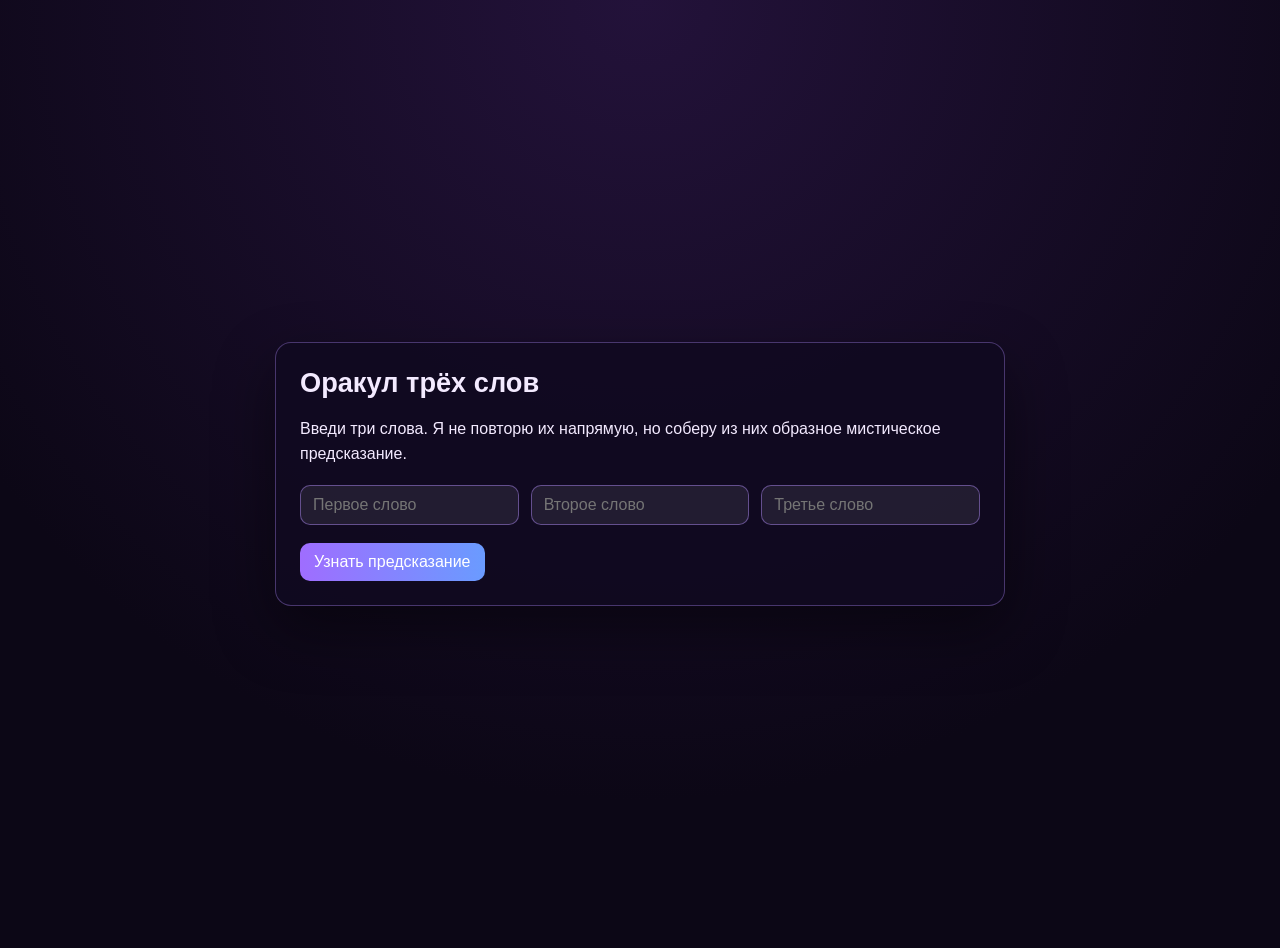
==== index.html @ dda1dcbe "Add GitHub Pages version and setup README" ====
<!doctype html>
<html lang="ru">
<head>
    <meta charset="UTF-8">
    <meta name="viewport" content="width=device-width, initial-scale=1.0">
    <title>Мистическое предсказание</title>
    <style>
        body {
            margin: 0;
            min-height: 100vh;
            font-family: "Segoe UI", Tahoma, sans-serif;
            background: radial-gradient(circle at top, #23123a, #0c0716 70%);
            color: #f3eaff;
            display: grid;
            place-items: center;
            padding: 24px;
        }

        .card {
            width: min(680px, 100%);
            background: rgba(17, 10, 32, 0.88);
            border: 1px solid rgba(179, 142, 255, 0.35);
            border-radius: 16px;
            box-shadow: 0 24px 60px rgba(0, 0, 0, 0.45);
            padding: 24px;
        }

        h1 { margin-top: 0; font-size: 1.7rem; }
        p { line-height: 1.55; }

        .grid {
            display: grid;
            grid-template-columns: repeat(auto-fit, minmax(150px, 1fr));
            gap: 12px;
            margin: 18px 0;
        }

        input {
            width: 100%;
            border-radius: 10px;
            border: 1px solid rgba(179, 142, 255, 0.45);
            background: rgba(255, 255, 255, 0.08);
            color: #fff;
            padding: 10px 12px;
            box-sizing: border-box;
            font-size: 1rem;
        }

        button {
            border: 0;
            border-radius: 10px;
            background: linear-gradient(90deg, #9f6dff, #6a9bff);
            color: #fff;
            font-size: 1rem;
            padding: 10px 14px;
            cursor: pointer;
        }

        .error { color: #ffb4b4; margin-top: 8px; }

        .result {
            margin-top: 20px;
            padding: 14px;
            border-radius: 12px;
            background: rgba(74, 45, 121, 0.35);
            border: 1px solid rgba(195, 167, 255, 0.45);
        }
    </style>
</head>
<body>
<div class="card">
    <h1>Оракул трёх слов</h1>
    <p>Введи три слова. Я не повторю их напрямую, но соберу из них образное мистическое предсказание.</p>

    <form id="oracle-form">
        <div class="grid">
            <input type="text" name="word1" maxlength="40" placeholder="Первое слово" required>
            <input type="text" name="word2" maxlength="40" placeholder="Второе слово" required>
            <input type="text" name="word3" maxlength="40" placeholder="Третье слово" required>
        </div>

        <button type="submit">Узнать предсказание</button>
        <div class="error" id="error" hidden></div>
    </form>

    <div class="result" id="result" hidden></div>
</div>

<script>
    const images = [
        'древняя арка',
        'серебряная река',
        'тихий маяк',
        'кристальный сад',
        'огненная спираль',
        'лунный мост',
        'янтарная тропа',
        'зеркальная башня',
    ];

    const energies = [
        'шёпот перемен',
        'дыхание нового цикла',
        'память прошлого света',
        'знак скрытой удачи',
        'импульс храброго шага',
        'спокойствие внутренней силы',
    ];

    const form = document.getElementById('oracle-form');
    const error = document.getElementById('error');
    const result = document.getElementById('result');

    function normalizeWord(word) {
        return word.trim().replace(/\s+/g, ' ').slice(0, 40);
    }

    function startsWithVowel(word) {
        const first = word.charAt(0).toLowerCase();
        return ['а', 'е', 'ё', 'и', 'о', 'у', 'ы', 'э', 'ю', 'я', 'a', 'e', 'i', 'o', 'u', 'y'].includes(first);
    }

    function hash(input) {
        let h = 0;
        for (let i = 0; i < input.length; i += 1) {
            h = (h * 31 + input.charCodeAt(i)) >>> 0;
        }
        return h;
    }

    function mysticalPrediction(words) {
        const [first, second, third] = words;

        const firstImage = images[hash(first.toLowerCase()) % images.length];
        const secondImage = images[hash(second.toLowerCase()) % images.length];
        const thirdImage = images[hash(third.toLowerCase()) % images.length];

        const firstEnergy = energies[hash((first + second).toLowerCase()) % energies.length];
        const secondEnergy = energies[hash((second + third).toLowerCase()) % energies.length];

        const tone = startsWithVowel(first)
            ? 'Ответ явится мягко, но очень точно.'
            : 'Ответ придёт резко, как вспышка на горизонте.';

        return `В сумерках перед тобой появляются ${firstImage}, ${secondImage} и ${thirdImage}. ` +
            `Они сплетаются в ${firstEnergy} и пробуждают ${secondEnergy}. ` +
            `${tone} В течение ближайших 7 дней следуй за знаком, который повторится трижды.`;
    }

    form.addEventListener('submit', (event) => {
        event.preventDefault();

        const words = [
            normalizeWord(form.word1.value),
            normalizeWord(form.word2.value),
            normalizeWord(form.word3.value),
        ];

        if (words.some((word) => word.length === 0)) {
            error.textContent = 'Пожалуйста, введи все 3 слова.';
            error.hidden = false;
            result.hidden = true;
            return;
        }

        error.hidden = true;
        result.textContent = mysticalPrediction(words);
        result.hidden = false;
    });
</script>
</body>
</html>
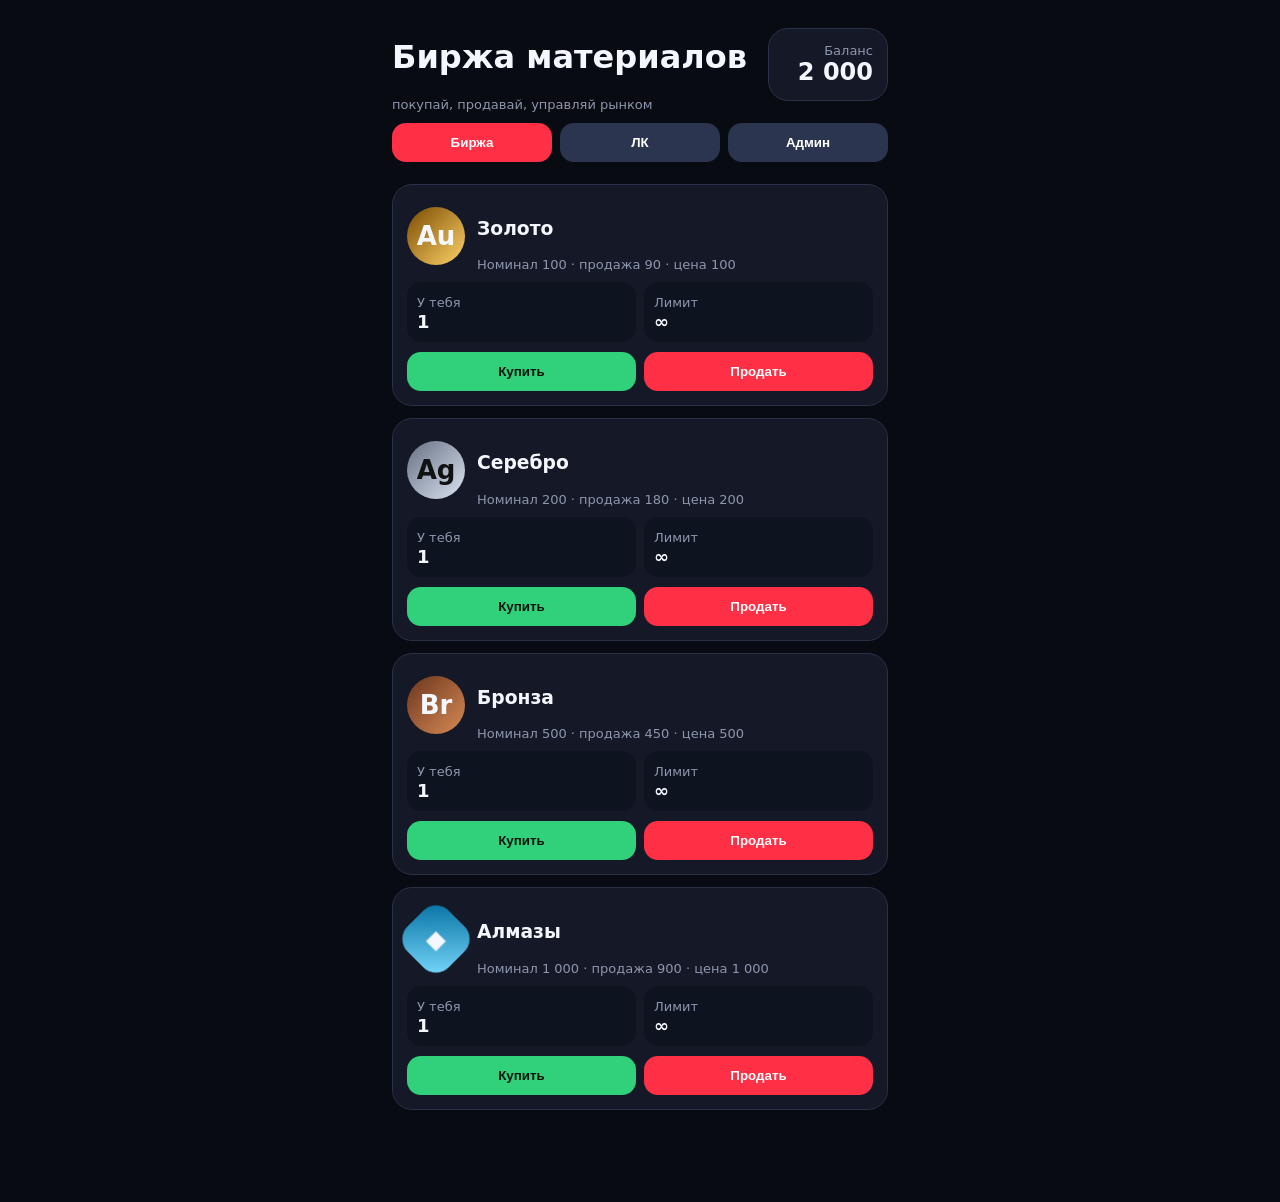
==== commit ddca6e92: "Replace root page with coin exchange game" ====
--- a/index.html
+++ b/index.html
@@ -1,172 +1 @@
-<!doctype html>
-<html lang="ru">
-<head>
-    <meta charset="UTF-8">
-    <meta name="viewport" content="width=device-width, initial-scale=1.0">
-    <title>Мистическое предсказание</title>
-    <style>
-        body {
-            margin: 0;
-            min-height: 100vh;
-            font-family: "Segoe UI", Tahoma, sans-serif;
-            background: radial-gradient(circle at top, #23123a, #0c0716 70%);
-            color: #f3eaff;
-            display: grid;
-            place-items: center;
-            padding: 24px;
-        }
-
-        .card {
-            width: min(680px, 100%);
-            background: rgba(17, 10, 32, 0.88);
-            border: 1px solid rgba(179, 142, 255, 0.35);
-            border-radius: 16px;
-            box-shadow: 0 24px 60px rgba(0, 0, 0, 0.45);
-            padding: 24px;
-        }
-
-        h1 { margin-top: 0; font-size: 1.7rem; }
-        p { line-height: 1.55; }
-
-        .grid {
-            display: grid;
-            grid-template-columns: repeat(auto-fit, minmax(150px, 1fr));
-            gap: 12px;
-            margin: 18px 0;
-        }
-
-        input {
-            width: 100%;
-            border-radius: 10px;
-            border: 1px solid rgba(179, 142, 255, 0.45);
-            background: rgba(255, 255, 255, 0.08);
-            color: #fff;
-            padding: 10px 12px;
-            box-sizing: border-box;
-            font-size: 1rem;
-        }
-
-        button {
-            border: 0;
-            border-radius: 10px;
-            background: linear-gradient(90deg, #9f6dff, #6a9bff);
-            color: #fff;
-            font-size: 1rem;
-            padding: 10px 14px;
-            cursor: pointer;
-        }
-
-        .error { color: #ffb4b4; margin-top: 8px; }
-
-        .result {
-            margin-top: 20px;
-            padding: 14px;
-            border-radius: 12px;
-            background: rgba(74, 45, 121, 0.35);
-            border: 1px solid rgba(195, 167, 255, 0.45);
-        }
-    </style>
-</head>
-<body>
-<div class="card">
-    <h1>Оракул трёх слов</h1>
-    <p>Введи три слова. Я не повторю их напрямую, но соберу из них образное мистическое предсказание.</p>
-
-    <form id="oracle-form">
-        <div class="grid">
-            <input type="text" name="word1" maxlength="40" placeholder="Первое слово" required>
-            <input type="text" name="word2" maxlength="40" placeholder="Второе слово" required>
-            <input type="text" name="word3" maxlength="40" placeholder="Третье слово" required>
-        </div>
-
-        <button type="submit">Узнать предсказание</button>
-        <div class="error" id="error" hidden></div>
-    </form>
-
-    <div class="result" id="result" hidden></div>
-</div>
-
-<script>
-    const images = [
-        'древняя арка',
-        'серебряная река',
-        'тихий маяк',
-        'кристальный сад',
-        'огненная спираль',
-        'лунный мост',
-        'янтарная тропа',
-        'зеркальная башня',
-    ];
-
-    const energies = [
-        'шёпот перемен',
-        'дыхание нового цикла',
-        'память прошлого света',
-        'знак скрытой удачи',
-        'импульс храброго шага',
-        'спокойствие внутренней силы',
-    ];
-
-    const form = document.getElementById('oracle-form');
-    const error = document.getElementById('error');
-    const result = document.getElementById('result');
-
-    function normalizeWord(word) {
-        return word.trim().replace(/\s+/g, ' ').slice(0, 40);
-    }
-
-    function startsWithVowel(word) {
-        const first = word.charAt(0).toLowerCase();
-        return ['а', 'е', 'ё', 'и', 'о', 'у', 'ы', 'э', 'ю', 'я', 'a', 'e', 'i', 'o', 'u', 'y'].includes(first);
-    }
-
-    function hash(input) {
-        let h = 0;
-        for (let i = 0; i < input.length; i += 1) {
-            h = (h * 31 + input.charCodeAt(i)) >>> 0;
-        }
-        return h;
-    }
-
-    function mysticalPrediction(words) {
-        const [first, second, third] = words;
-
-        const firstImage = images[hash(first.toLowerCase()) % images.length];
-        const secondImage = images[hash(second.toLowerCase()) % images.length];
-        const thirdImage = images[hash(third.toLowerCase()) % images.length];
-
-        const firstEnergy = energies[hash((first + second).toLowerCase()) % energies.length];
-        const secondEnergy = energies[hash((second + third).toLowerCase()) % energies.length];
-
-        const tone = startsWithVowel(first)
-            ? 'Ответ явится мягко, но очень точно.'
-            : 'Ответ придёт резко, как вспышка на горизонте.';
-
-        return `В сумерках перед тобой появляются ${firstImage}, ${secondImage} и ${thirdImage}. ` +
-            `Они сплетаются в ${firstEnergy} и пробуждают ${secondEnergy}. ` +
-            `${tone} В течение ближайших 7 дней следуй за знаком, который повторится трижды.`;
-    }
-
-    form.addEventListener('submit', (event) => {
-        event.preventDefault();
-
-        const words = [
-            normalizeWord(form.word1.value),
-            normalizeWord(form.word2.value),
-            normalizeWord(form.word3.value),
-        ];
-
-        if (words.some((word) => word.length === 0)) {
-            error.textContent = 'Пожалуйста, введи все 3 слова.';
-            error.hidden = false;
-            result.hidden = true;
-            return;
-        }
-
-        error.hidden = true;
-        result.textContent = mysticalPrediction(words);
-        result.hidden = false;
-    });
-</script>
-</body>
-</html>
+<!doctype html><html lang="ru"><head><meta charset="utf-8"><meta name="viewport" content="width=device-width,initial-scale=1,viewport-fit=cover"><title>Биржа материалов</title><style>*{box-sizing:border-box}body{margin:0;background:#090b12;color:#f5f7ff;font-family:system-ui,-apple-system,Segoe UI,sans-serif}.wrap{max-width:520px;margin:auto;padding:16px 12px 80px}.top{display:flex;justify-content:space-between;gap:10px;align-items:center}.bal,.card{background:#151927;border:1px solid #293149;border-radius:20px;padding:14px;margin:12px 0}.bal{text-align:right;min-width:120px}.bal b{font-size:24px}.tabs{position:sticky;top:0;background:#090b12;display:grid;grid-template-columns:repeat(3,1fr);gap:8px;padding:10px 0}.tab,button{border:0;border-radius:14px;padding:12px;font-weight:900;color:#fff;background:#2c354f}.tab.active{background:#ff3046}.panel{display:none}.panel.active{display:block}.coin{width:58px;height:58px;border-radius:50%;display:grid;place-items:center;font-size:26px;font-weight:900}.gold{background:linear-gradient(135deg,#7a4a00,#ffd36a)}.silver{background:linear-gradient(135deg,#677083,#dce4f2);color:#111}.bronze{background:linear-gradient(135deg,#6b351d,#d88b55)}.diamond{background:linear-gradient(135deg,#006c9e,#7ddcff);border-radius:18px;transform:rotate(45deg)}.diamond span{transform:rotate(-45deg)}.asset{display:grid;grid-template-columns:58px 1fr;gap:12px;align-items:center}.meta,.small{color:#8d96ad;font-size:13px}.grid,.actions,.admin{display:grid;grid-template-columns:1fr 1fr;gap:8px;margin-top:10px}.stat{background:#0e1320;border-radius:14px;padding:10px}.stat b{display:block;font-size:18px}.buy{background:#31d07b;color:#06130b}.sell{background:#ff3046}input{width:100%;border:1px solid #293149;background:#0e1320;color:#fff;border-radius:12px;padding:11px;font-size:16px}label{display:block;color:#8d96ad;font-size:12px;margin:8px 0 4px}.toast{position:fixed;left:12px;right:12px;bottom:14px;background:#111727;border:1px solid #293149;border-radius:16px;padding:12px;display:none}.toast.show{display:block}table{width:100%;border-collapse:collapse}td,th{border-bottom:1px solid #293149;padding:8px;text-align:left}</style></head><body><div class="wrap"><div class="top"><div><h1>Биржа материалов</h1><div class="small">покупай, продавай, управляй рынком</div></div><div class="bal"><div class="small">Баланс</div><b id="balance"></b></div></div><div class="tabs"><button class="tab active" data-tab="market">Биржа</button><button class="tab" data-tab="cabinet">ЛК</button><button class="tab" data-tab="admin">Админ</button></div><section id="market" class="panel active"></section><section id="cabinet" class="panel"></section><section id="admin" class="panel"></section></div><div id="toast" class="toast"></div><script>const D={balance:2000,assets:{gold:{name:'Золото',icon:'Au',cls:'gold',nominal:100,price:100,stock:null,user:1},silver:{name:'Серебро',icon:'Ag',cls:'silver',nominal:200,price:200,stock:null,user:1},bronze:{name:'Бронза',icon:'Br',cls:'bronze',nominal:500,price:500,stock:null,user:1},diamond:{name:'Алмазы',icon:'◆',cls:'diamond',nominal:1000,price:1000,stock:null,user:1}}};let S=load();function clone(o){return JSON.parse(JSON.stringify(o))}function load(){try{return JSON.parse(localStorage.getItem('coinExchangeGameRoot'))||clone(D)}catch(e){return clone(D)}}function save(){localStorage.setItem('coinExchangeGameRoot',JSON.stringify(S));render()}function m(n){return Math.round(+n||0).toLocaleString('ru-RU')}function sp(a){return Math.round(a.nominal*.9)}function msg(t){let e=document.getElementById('toast');e.textContent=t;e.classList.add('show');setTimeout(()=>e.classList.remove('show'),1400)}function buy(k){let a=S.assets[k];if(a.stock!==null&&a.stock<=0)return msg('Лимит на бирже закончился');if(S.balance<a.price)return msg('Не хватает баллов');S.balance-=a.price;a.user++;if(a.stock!==null)a.stock--;save();msg('Куплено: '+a.name)}function sell(k){let a=S.assets[k];if(a.user<=0)return msg('Нечего продавать');a.user--;S.balance+=sp(a);if(a.stock!==null)a.stock++;save();msg('Продано за '+m(sp(a)))}function adm(k,f,v){let a=S.assets[k];if(f==='price')a.price=Math.max(0,Math.round(+v||0));else a.stock=String(v).trim()===''?null:Math.max(0,Math.round(+v||0));save()}function reset(){S=clone(D);save();msg('Игра сброшена')}function coin(a){return `<div class="coin ${a.cls}"><span>${a.icon}</span></div>`}function render(){balance.textContent=m(S.balance);market.innerHTML=Object.entries(S.assets).map(([k,a])=>`<div class="card"><div class="asset">${coin(a)}<div><h3>${a.name}</h3><div class="meta">Номинал ${m(a.nominal)} · продажа ${m(sp(a))} · цена ${m(a.price)}</div></div></div><div class="grid"><div class="stat"><span class="small">У тебя</span><b>${m(a.user)}</b></div><div class="stat"><span class="small">Лимит</span><b>${a.stock===null?'∞':m(a.stock)}</b></div></div><div class="actions"><button class="buy" onclick="buy('${k}')">Купить</button><button class="sell" onclick="sell('${k}')">Продать</button></div></div>`).join('');let total=Object.values(S.assets).reduce((s,a)=>s+a.user*sp(a),0);cabinet.innerHTML=`<div class="card"><h2>Личный кабинет</h2><div class="grid"><div class="stat"><span class="small">Баланс</span><b>${m(S.balance)}</b></div><div class="stat"><span class="small">Портфель</span><b>${m(total)}</b></div></div></div><div class="card"><table><tr><th>Материал</th><th>Кол-во</th><th>Сумма продажи</th></tr>${Object.values(S.assets).map(a=>`<tr><td>${a.name}</td><td>${m(a.user)}</td><td>${m(a.user*sp(a))}</td></tr>`).join('')}</table></div>`;admin.innerHTML=`<div class="card"><h2>Админ-таблица</h2><div class="small">Цена = покупка на бирже. Лимит пустой = бесконечно.</div></div>`+Object.entries(S.assets).map(([k,a])=>`<div class="card"><div class="asset">${coin(a)}<div><h3>${a.name}</h3><div class="meta">Продажа пользователя: ${m(sp(a))}</div></div></div><div class="admin"><div><label>Цена покупки</label><input type="number" value="${a.price}" onchange="adm('${k}','price',this.value)"></div><div><label>Лимит единиц</label><input type="number" placeholder="∞" value="${a.stock===null?'':a.stock}" onchange="adm('${k}','stock',this.value)"></div></div></div>`).join('')+`<button onclick="reset()">Сбросить игру</button>`}document.querySelectorAll('.tab').forEach(b=>b.onclick=()=>{document.querySelectorAll('.tab,.panel').forEach(x=>x.classList.remove('active'));b.classList.add('active');document.getElementById(b.dataset.tab).classList.add('active')});render();</script></body></html>
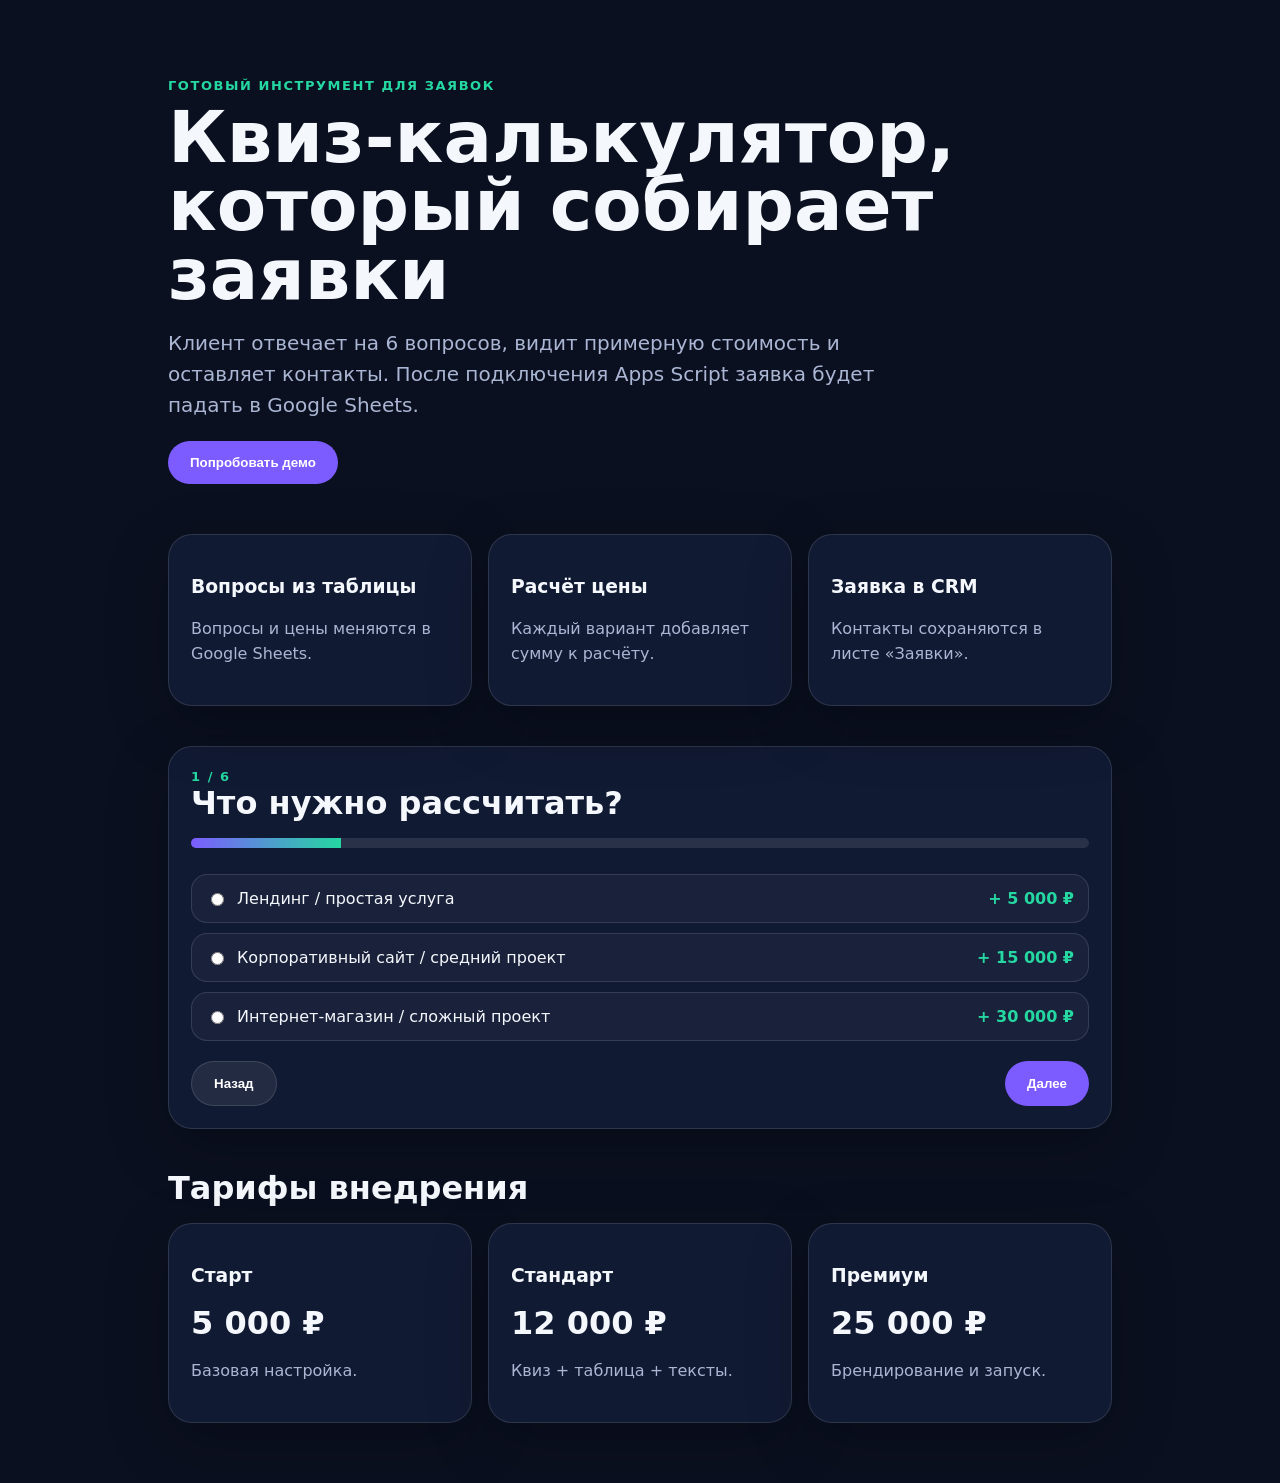
==== commit ef831028: "Create isolated quiz calculator site branch" ====
--- a/index.html
+++ b/index.html
@@ -1 +1,70 @@
-<!doctype html><html lang="ru"><head><meta charset="utf-8"><meta name="viewport" content="width=device-width,initial-scale=1,viewport-fit=cover"><title>Биржа материалов</title><style>*{box-sizing:border-box}body{margin:0;background:#090b12;color:#f5f7ff;font-family:system-ui,-apple-system,Segoe UI,sans-serif}.wrap{max-width:520px;margin:auto;padding:16px 12px 80px}.top{display:flex;justify-content:space-between;gap:10px;align-items:center}.bal,.card{background:#151927;border:1px solid #293149;border-radius:20px;padding:14px;margin:12px 0}.bal{text-align:right;min-width:120px}.bal b{font-size:24px}.tabs{position:sticky;top:0;background:#090b12;display:grid;grid-template-columns:repeat(3,1fr);gap:8px;padding:10px 0}.tab,button{border:0;border-radius:14px;padding:12px;font-weight:900;color:#fff;background:#2c354f}.tab.active{background:#ff3046}.panel{display:none}.panel.active{display:block}.coin{width:58px;height:58px;border-radius:50%;display:grid;place-items:center;font-size:26px;font-weight:900}.gold{background:linear-gradient(135deg,#7a4a00,#ffd36a)}.silver{background:linear-gradient(135deg,#677083,#dce4f2);color:#111}.bronze{background:linear-gradient(135deg,#6b351d,#d88b55)}.diamond{background:linear-gradient(135deg,#006c9e,#7ddcff);border-radius:18px;transform:rotate(45deg)}.diamond span{transform:rotate(-45deg)}.asset{display:grid;grid-template-columns:58px 1fr;gap:12px;align-items:center}.meta,.small{color:#8d96ad;font-size:13px}.grid,.actions,.admin{display:grid;grid-template-columns:1fr 1fr;gap:8px;margin-top:10px}.stat{background:#0e1320;border-radius:14px;padding:10px}.stat b{display:block;font-size:18px}.buy{background:#31d07b;color:#06130b}.sell{background:#ff3046}input{width:100%;border:1px solid #293149;background:#0e1320;color:#fff;border-radius:12px;padding:11px;font-size:16px}label{display:block;color:#8d96ad;font-size:12px;margin:8px 0 4px}.toast{position:fixed;left:12px;right:12px;bottom:14px;background:#111727;border:1px solid #293149;border-radius:16px;padding:12px;display:none}.toast.show{display:block}table{width:100%;border-collapse:collapse}td,th{border-bottom:1px solid #293149;padding:8px;text-align:left}</style></head><body><div class="wrap"><div class="top"><div><h1>Биржа материалов</h1><div class="small">покупай, продавай, управляй рынком</div></div><div class="bal"><div class="small">Баланс</div><b id="balance"></b></div></div><div class="tabs"><button class="tab active" data-tab="market">Биржа</button><button class="tab" data-tab="cabinet">ЛК</button><button class="tab" data-tab="admin">Админ</button></div><section id="market" class="panel active"></section><section id="cabinet" class="panel"></section><section id="admin" class="panel"></section></div><div id="toast" class="toast"></div><script>const D={balance:2000,assets:{gold:{name:'Золото',icon:'Au',cls:'gold',nominal:100,price:100,stock:null,user:1},silver:{name:'Серебро',icon:'Ag',cls:'silver',nominal:200,price:200,stock:null,user:1},bronze:{name:'Бронза',icon:'Br',cls:'bronze',nominal:500,price:500,stock:null,user:1},diamond:{name:'Алмазы',icon:'◆',cls:'diamond',nominal:1000,price:1000,stock:null,user:1}}};let S=load();function clone(o){return JSON.parse(JSON.stringify(o))}function load(){try{return JSON.parse(localStorage.getItem('coinExchangeGameRoot'))||clone(D)}catch(e){return clone(D)}}function save(){localStorage.setItem('coinExchangeGameRoot',JSON.stringify(S));render()}function m(n){return Math.round(+n||0).toLocaleString('ru-RU')}function sp(a){return Math.round(a.nominal*.9)}function msg(t){let e=document.getElementById('toast');e.textContent=t;e.classList.add('show');setTimeout(()=>e.classList.remove('show'),1400)}function buy(k){let a=S.assets[k];if(a.stock!==null&&a.stock<=0)return msg('Лимит на бирже закончился');if(S.balance<a.price)return msg('Не хватает баллов');S.balance-=a.price;a.user++;if(a.stock!==null)a.stock--;save();msg('Куплено: '+a.name)}function sell(k){let a=S.assets[k];if(a.user<=0)return msg('Нечего продавать');a.user--;S.balance+=sp(a);if(a.stock!==null)a.stock++;save();msg('Продано за '+m(sp(a)))}function adm(k,f,v){let a=S.assets[k];if(f==='price')a.price=Math.max(0,Math.round(+v||0));else a.stock=String(v).trim()===''?null:Math.max(0,Math.round(+v||0));save()}function reset(){S=clone(D);save();msg('Игра сброшена')}function coin(a){return `<div class="coin ${a.cls}"><span>${a.icon}</span></div>`}function render(){balance.textContent=m(S.balance);market.innerHTML=Object.entries(S.assets).map(([k,a])=>`<div class="card"><div class="asset">${coin(a)}<div><h3>${a.name}</h3><div class="meta">Номинал ${m(a.nominal)} · продажа ${m(sp(a))} · цена ${m(a.price)}</div></div></div><div class="grid"><div class="stat"><span class="small">У тебя</span><b>${m(a.user)}</b></div><div class="stat"><span class="small">Лимит</span><b>${a.stock===null?'∞':m(a.stock)}</b></div></div><div class="actions"><button class="buy" onclick="buy('${k}')">Купить</button><button class="sell" onclick="sell('${k}')">Продать</button></div></div>`).join('');let total=Object.values(S.assets).reduce((s,a)=>s+a.user*sp(a),0);cabinet.innerHTML=`<div class="card"><h2>Личный кабинет</h2><div class="grid"><div class="stat"><span class="small">Баланс</span><b>${m(S.balance)}</b></div><div class="stat"><span class="small">Портфель</span><b>${m(total)}</b></div></div></div><div class="card"><table><tr><th>Материал</th><th>Кол-во</th><th>Сумма продажи</th></tr>${Object.values(S.assets).map(a=>`<tr><td>${a.name}</td><td>${m(a.user)}</td><td>${m(a.user*sp(a))}</td></tr>`).join('')}</table></div>`;admin.innerHTML=`<div class="card"><h2>Админ-таблица</h2><div class="small">Цена = покупка на бирже. Лимит пустой = бесконечно.</div></div>`+Object.entries(S.assets).map(([k,a])=>`<div class="card"><div class="asset">${coin(a)}<div><h3>${a.name}</h3><div class="meta">Продажа пользователя: ${m(sp(a))}</div></div></div><div class="admin"><div><label>Цена покупки</label><input type="number" value="${a.price}" onchange="adm('${k}','price',this.value)"></div><div><label>Лимит единиц</label><input type="number" placeholder="∞" value="${a.stock===null?'':a.stock}" onchange="adm('${k}','stock',this.value)"></div></div></div>`).join('')+`<button onclick="reset()">Сбросить игру</button>`}document.querySelectorAll('.tab').forEach(b=>b.onclick=()=>{document.querySelectorAll('.tab,.panel').forEach(x=>x.classList.remove('active'));b.classList.add('active');document.getElementById(b.dataset.tab).classList.add('active')});render();</script></body></html>+<!doctype html>
+<html lang="ru">
+<head>
+  <meta charset="utf-8">
+  <meta name="viewport" content="width=device-width,initial-scale=1">
+  <title>Квиз-калькулятор стоимости</title>
+  <style>
+    *{box-sizing:border-box}body{margin:0;font-family:system-ui,-apple-system,Segoe UI,sans-serif;background:#0b1020;color:#f4f7fb}main{max-width:980px;margin:auto;padding:28px 18px 60px}.hero{padding:50px 0}.tag{color:#25d7a1;text-transform:uppercase;font-weight:800;letter-spacing:.12em;font-size:13px}h1{font-size:clamp(38px,7vw,72px);line-height:.95;margin:10px 0 18px}h2{font-size:32px;margin:0 0 16px}.lead{font-size:20px;color:#aab6d3;max-width:720px;line-height:1.55}.grid{display:grid;grid-template-columns:repeat(3,1fr);gap:16px}.card,.quiz{background:#111a33;border:1px solid rgba(255,255,255,.12);border-radius:24px;padding:22px;box-shadow:0 18px 60px rgba(0,0,0,.25)}.btn{border:0;border-radius:999px;padding:14px 22px;font-weight:800;cursor:pointer;background:#7c5cff;color:white}.btn.secondary{background:rgba(255,255,255,.08);border:1px solid rgba(255,255,255,.12)}.actions{display:flex;gap:10px;justify-content:space-between;margin-top:20px}.progress{height:10px;border-radius:999px;background:rgba(255,255,255,.1);overflow:hidden;margin:16px 0 26px}.bar{height:100%;width:0;background:linear-gradient(90deg,#7c5cff,#25d7a1);transition:.2s}.option{display:flex;gap:10px;align-items:center;border:1px solid rgba(255,255,255,.12);border-radius:16px;padding:14px;margin:10px 0;background:rgba(255,255,255,.04);cursor:pointer}.option b{margin-left:auto;color:#25d7a1}.hidden{display:none}.form{display:grid;gap:12px;max-width:520px}.form input{padding:14px;border-radius:14px;border:1px solid rgba(255,255,255,.14);background:rgba(255,255,255,.08);color:#fff;font-size:16px}.ok{background:rgba(37,215,161,.12);border:1px solid rgba(37,215,161,.35);padding:16px;border-radius:16px;margin-top:14px;color:#dff}.muted{color:#aab6d3;line-height:1.6}@media(max-width:760px){.grid{grid-template-columns:1fr}h1{font-size:42px}}
+  </style>
+</head>
+<body>
+<main>
+  <section class="hero">
+    <div class="tag">Готовый инструмент для заявок</div>
+    <h1>Квиз-калькулятор, который собирает заявки</h1>
+    <p class="lead">Клиент отвечает на 6 вопросов, видит примерную стоимость и оставляет контакты. После подключения Apps Script заявка будет падать в Google Sheets.</p>
+    <button class="btn" onclick="document.getElementById('quiz').scrollIntoView({behavior:'smooth'})">Попробовать демо</button>
+  </section>
+
+  <section class="grid">
+    <div class="card"><h3>Вопросы из таблицы</h3><p class="muted">Вопросы и цены меняются в Google Sheets.</p></div>
+    <div class="card"><h3>Расчёт цены</h3><p class="muted">Каждый вариант добавляет сумму к расчёту.</p></div>
+    <div class="card"><h3>Заявка в CRM</h3><p class="muted">Контакты сохраняются в листе «Заявки».</p></div>
+  </section>
+
+  <section class="quiz" id="quiz" style="margin-top:40px">
+    <div class="tag" id="counter">1 / 6</div>
+    <h2 id="questionTitle"></h2>
+    <div class="progress"><div class="bar" id="bar"></div></div>
+    <div id="options"></div>
+    <div id="final" class="hidden">
+      <h2 id="price"></h2>
+      <p class="muted">Точная стоимость после уточнения деталей.</p>
+      <form class="form" id="leadForm">
+        <input id="name" required placeholder="Имя">
+        <input id="phone" required placeholder="Телефон">
+        <input id="email" type="email" placeholder="Email">
+        <button class="btn" type="submit">Отправить заявку</button>
+      </form>
+      <div class="ok hidden" id="ok"></div>
+    </div>
+    <div class="actions">
+      <button class="btn secondary" id="prev">Назад</button>
+      <button class="btn" id="next">Далее</button>
+    </div>
+  </section>
+
+  <section style="margin-top:40px">
+    <h2>Тарифы внедрения</h2>
+    <div class="grid">
+      <div class="card"><h3>Старт</h3><h2>5 000 ₽</h2><p class="muted">Базовая настройка.</p></div>
+      <div class="card"><h3>Стандарт</h3><h2>12 000 ₽</h2><p class="muted">Квиз + таблица + тексты.</p></div>
+      <div class="card"><h3>Премиум</h3><h2>25 000 ₽</h2><p class="muted">Брендирование и запуск.</p></div>
+    </div>
+  </section>
+</main>
+<script>
+const SCRIPT_URL='';
+const qs=[
+ {t:'Что нужно рассчитать?',o:[['Лендинг / простая услуга',5000],['Корпоративный сайт / средний проект',15000],['Интернет-магазин / сложный проект',30000]]},
+ {t:'Количество страниц или объём работ?',o:[['1–3 страницы / небольшой объём',0],['4–10 страниц / средний объём',5000],['11–30 страниц / большой объём',12000],['Больше 30 страниц',25000]]},
+ {t:'Нужен ли индивидуальный дизайн?',o:[['Шаблонный дизайн',0],['Индивидуальный дизайн',10000]]},
+ {t:'Нужны ли интеграции?',o:[['Без интеграций',0],['Форма + таблица заявок',5000],['CRM / оплата / внешние сервисы',15000]]},
+ {t:'Нужен ли контент или тексты?',o:[['Контент уже готов',0],['Нужна редактура',5000],['Нужно написать тексты с нуля',12000]]},
+ {t:'Как срочно нужен запуск?',o:[['Стандартно',0],['Срочно',7000]]}
+];
+let step=0,answers=[];const $=id=>document.getElementById(id);function money(n){return n.toLocaleString('ru-RU')+' ₽'}function sum(){return answers.reduce((s,a)=>s+(a?a.price:0),0)}function render(){const q=qs[step];$('counter').textContent=(step+1)+' / '+qs.length;$('bar').style.width=((step+1)/qs.length*100)+'%';$('questionTitle').textContent=q.t;$('final').classList.add('hidden');$('options').classList.remove('hidden');$('next').classList.remove('hidden');$('prev').disabled=step===0;$('next').textContent=step===qs.length-1?'Рассчитать':'Далее';$('options').innerHTML=q.o.map((x,i)=>`<label class="option"><input type="radio" name="opt" value="${i}" ${answers[step]?.idx===i?'checked':''}><span>${x[0]}</span><b>${x[1]?'+ '+money(x[1]):'0 ₽'}</b></label>`).join('');document.querySelectorAll('[name=opt]').forEach(i=>i.onchange=()=>{const v=q.o[+i.value];answers[step]={idx:+i.value,text:v[0],price:v[1],question:q.t}})}function final(){ $('questionTitle').textContent='Готово';$('counter').textContent='Расчёт';$('bar').style.width='100%';$('options').classList.add('hidden');$('final').classList.remove('hidden');$('next').classList.add('hidden');$('price').textContent='Предварительная стоимость: '+money(sum()) }$('prev').onclick=()=>{if(step>0){step--;render()}};$('next').onclick=()=>{if(!answers[step])return alert('Выберите вариант'); if(step<qs.length-1){step++;render()}else final()};$('leadForm').onsubmit=e=>{e.preventDefault();const data={id:'LOCAL-'+Date.now(),name:$('name').value,phone:$('phone').value,email:$('email').value,price:sum(),answers};if(!SCRIPT_URL){$('ok').classList.remove('hidden');$('ok').innerHTML='Демо-режим: заявка не отправлена, потому что Apps Script URL ещё не подключён. Расчёт: '+money(data.price);return}const form=document.createElement('form');form.method='POST';form.action=SCRIPT_URL;form.target='_blank';const input=document.createElement('input');input.name='payload';input.value=JSON.stringify(data);form.appendChild(input);document.body.appendChild(form);form.submit();form.remove();$('ok').classList.remove('hidden');$('ok').textContent='Заявка отправлена.'};render();
+</script>
+</body>
+</html>
